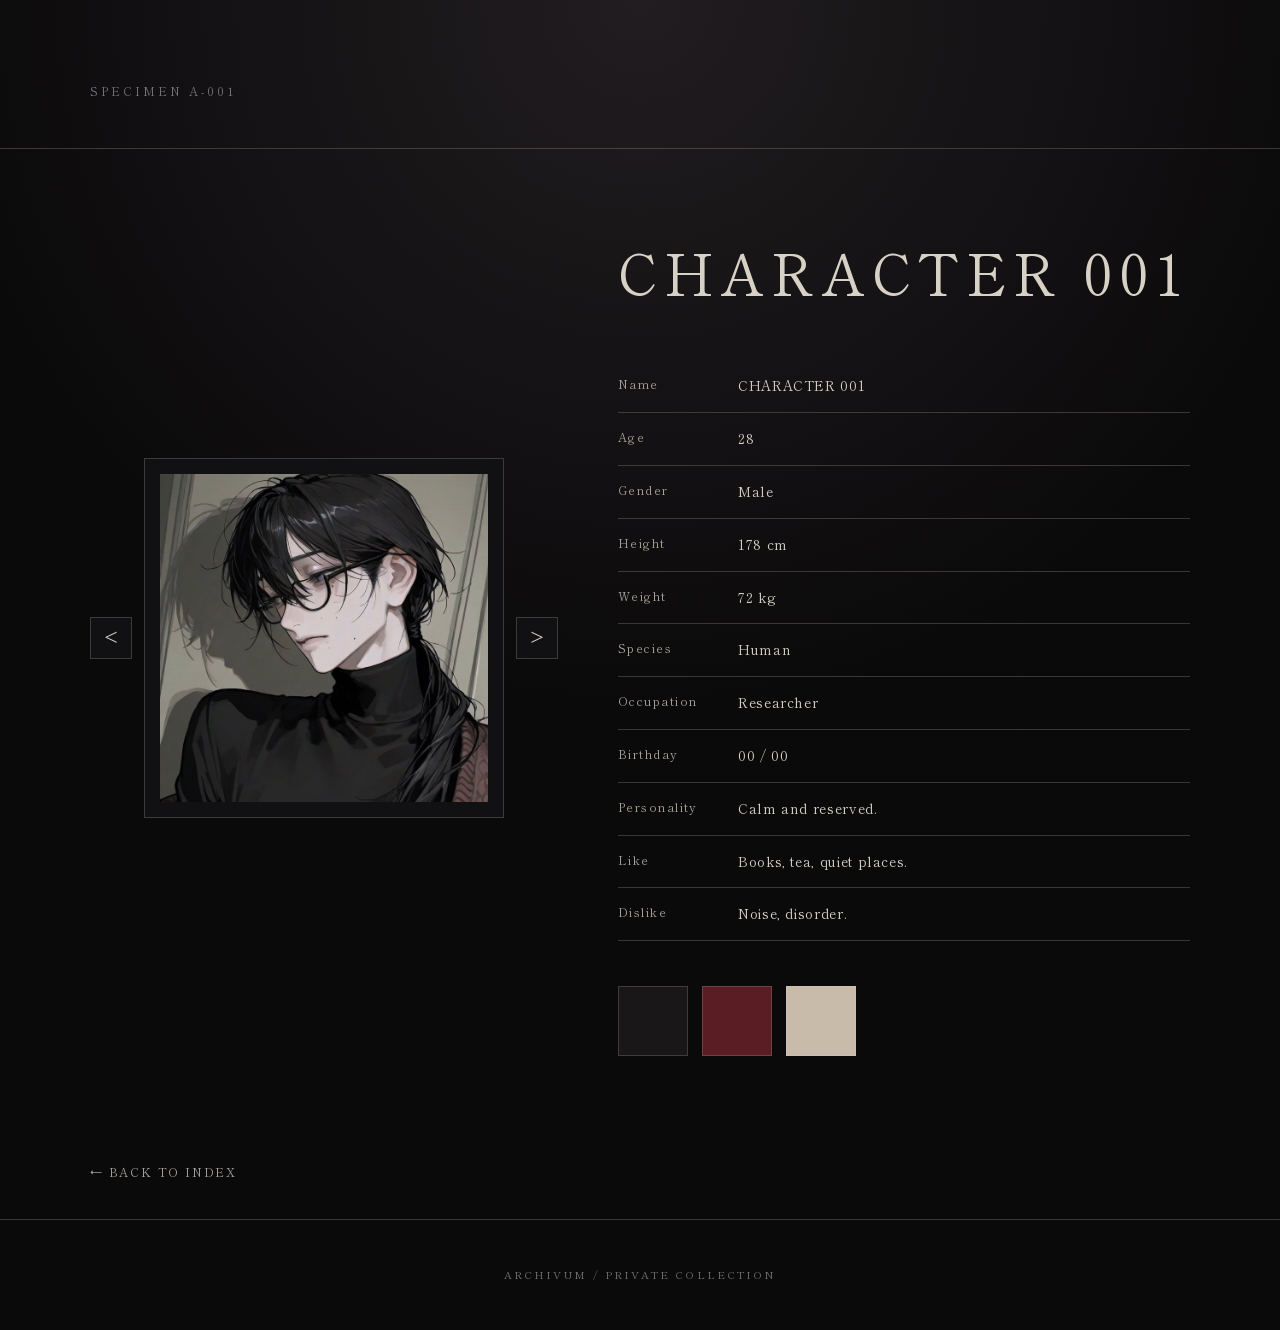
==== character-001.html @ 5cff0384 "Add additional character images to HTML file" ====
<!DOCTYPE html>
<html lang="ja">
<head>
  <meta charset="UTF-8">
  <meta name="viewport" content="width=device-width, initial-scale=1.0">
  <title>CHARACTER 001 — ARCHIVUM</title>
  <link rel="stylesheet" href="css/style.css">
</head>

<body>

<header class="character-header">
  <div class="container">
    <div class="character-number">SPECIMEN A-001</div>
  </div>
</header>

<main class="container">

  <section class="character-content">

   <div class="character-gallery">

  <button class="gallery-button gallery-prev" onclick="changeImage(-1)">
    &lt;
  </button>

 <div class="gallery-image">
  <img id="character-image" src="character-001.jpg" alt="Character 001">
</div>

  <button class="gallery-button gallery-next" onclick="changeImage(1)">
    &gt;
  </button>

</div>

    <div class="character-record">

      <h1 class="character-title">CHARACTER 001</h1>

      <div class="profile-table">

        <div class="profile-row">
          <span class="profile-label">Name</span>
          <span class="profile-value">CHARACTER 001</span>
        </div>

        <div class="profile-row">
          <span class="profile-label">Age</span>
          <span class="profile-value">28</span>
        </div>

        <div class="profile-row">
          <span class="profile-label">Gender</span>
          <span class="profile-value">Male</span>
        </div>

        <div class="profile-row">
          <span class="profile-label">Height</span>
          <span class="profile-value">178 cm</span>
        </div>

        <div class="profile-row">
          <span class="profile-label">Weight</span>
          <span class="profile-value">72 kg</span>
        </div>

        <div class="profile-row">
          <span class="profile-label">Species</span>
          <span class="profile-value">Human</span>
        </div>

        <div class="profile-row">
          <span class="profile-label">Occupation</span>
          <span class="profile-value">Researcher</span>
        </div>

        <div class="profile-row">
          <span class="profile-label">Birthday</span>
          <span class="profile-value">00 / 00</span>
        </div>

        <div class="profile-row">
          <span class="profile-label">Personality</span>
          <span class="profile-value">Calm and reserved.</span>
        </div>

        <div class="profile-row">
          <span class="profile-label">Like</span>
          <span class="profile-value">Books, tea, quiet places.</span>
        </div>

        <div class="profile-row">
          <span class="profile-label">Dislike</span>
          <span class="profile-value">Noise, disorder.</span>
        </div>

      </div>

      <div class="color-palette">
        <span style="background:#1a1718;"></span>
        <span style="background:#5a1d24;"></span>
        <span style="background:#c8bbaa;"></span>
      </div>

    </div>

  </section>

  <a href="index.html" class="back-index">BACK TO INDEX</a>

</main>

<footer class="site-footer">
  ARCHIVUM / PRIVATE COLLECTION
</footer>
  
<script>
const images = [
  "character-001.jpg",
  "character-001-2.jpg",
  "character-001-3.png",
  "character-001-4.jpg",
  "character-001-5.jpg"
];

let currentImage = 0;

function changeImage(direction) {
  currentImage += direction;

  if (currentImage < 0) {
    currentImage = images.length - 1;
  }

  if (currentImage >= images.length) {
    currentImage = 0;
  }

  document.getElementById("character-image").src = images[currentImage];
}
</script>
</body>
</html>
---- css/style.css ----
@import url('https://fonts.googleapis.com/css2?family=Shippori+Mincho:wght@400;500;600;700&display=swap');

:root {
  --black: #0b0a0b;
  --charcoal: #151315;
  --paper: #d8d1c5;
  --paper-dark: #a9a197;
  --red: #5a1d24;
  --purple: #403143;
  --silver: #777277;
  --line: rgba(216, 209, 197, 0.22);
}

* {
  box-sizing: border-box;
}

html {
  scroll-behavior: smooth;
}

body {
  margin: 0;
  background:
    radial-gradient(circle at 50% 0%, #211d20 0%, var(--black) 48%);
  color: var(--paper);
  font-family: "Shippori Mincho", serif;
  line-height: 1.9;
  letter-spacing: 0.04em;
}

body::before {
  content: "";
  position: fixed;
  inset: 0;
  pointer-events: none;
  opacity: 0.08;
  background-image:
    repeating-linear-gradient(
      0deg,
      transparent 0,
      transparent 3px,
      rgba(255,255,255,0.08) 4px
    );
  z-index: 10;
}

a {
  color: inherit;
  text-decoration: none;
}

img {
  max-width: 100%;
  display: block;
}

.container {
  width: min(1100px, 90%);
  margin: 0 auto;
}

/* ===== Header ===== */

.site-header {
  padding: 70px 0 45px;
  border-bottom: 1px solid var(--line);
  text-align: center;
}

.site-title {
  margin: 0;
  font-size: clamp(2.2rem, 6vw, 4.5rem);
  font-weight: 400;
  letter-spacing: 0.25em;
}

.site-subtitle {
  margin-top: 12px;
  color: var(--paper-dark);
  font-size: 0.72rem;
  letter-spacing: 0.35em;
  text-transform: uppercase;
}

/* ===== Section ===== */

.section {
  padding: 70px 0;
}

.section-title {
  margin: 0 0 35px;
  padding-bottom: 12px;
  border-bottom: 1px solid var(--line);
  font-size: 1.25rem;
  font-weight: 400;
  letter-spacing: 0.18em;
}

.section-title::before {
  content: "01 / ";
  color: var(--silver);
  font-size: 0.7em;
}

/* ===== Character Grid ===== */

.character-grid {
  display: grid;
  grid-template-columns: repeat(3, 1fr);
  gap: 28px;
}

.character-card {
  position: relative;
  background: #111012;
  border: 1px solid var(--line);
  padding: 12px;
  transition:
    transform 0.3s ease,
    border-color 0.3s ease,
    background 0.3s ease;
}

.character-card:hover {
  transform: translateY(-5px);
  border-color: rgba(216, 209, 197, 0.5);
  background: #181619;
}

.character-card::before {
  content: "";
  position: absolute;
  inset: 5px;
  border: 1px solid rgba(216, 209, 197, 0.08);
  pointer-events: none;
}

.character-card img {
  width: 100%;
  aspect-ratio: 3 / 4;
  object-fit: cover;
  filter: saturate(0.75) contrast(1.05);
}

.card-info {
  padding: 18px 8px 10px;
}

.specimen-number {
  color: var(--silver);
  font-size: 0.68rem;
  letter-spacing: 0.18em;
}

.character-name {
  margin: 5px 0 10px;
  font-size: 1.15rem;
  font-weight: 400;
}

.tags {
  display: flex;
  flex-wrap: wrap;
  gap: 6px;
}

.tag {
  padding: 2px 8px;
  border: 1px solid rgba(216, 209, 197, 0.2);
  color: var(--paper-dark);
  font-size: 0.62rem;
  letter-spacing: 0.08em;
}

/* ===== Individual Page ===== */

.character-header {
  padding: 80px 0 45px;
  border-bottom: 1px solid var(--line);
}

.character-number {
  color: var(--silver);
  font-size: 0.75rem;
  letter-spacing: 0.25em;
}

.character-title {
  margin: 8px 0;
  font-size: clamp(2rem, 5vw, 4rem);
  font-weight: 400;
}

.character-content {
  display: grid;
  grid-template-columns: minmax(280px, 0.9fr) 1.1fr;
  gap: 60px;
  padding: 70px 0;
}

.character-portrait {
  background: #111012;
  padding: 15px;
  border: 1px solid var(--line);
  align-self: start;
}

.character-portrait img {
  width: 100%;
}

.profile-table {
  width: 100%;
  border-collapse: collapse;
}

.profile-table tr {
  border-bottom: 1px solid var(--line);
}

.profile-table th,
.profile-table td {
  padding: 13px 8px;
  text-align: left;
  vertical-align: top;
}

.profile-table th {
  width: 30%;
  color: var(--paper-dark);
  font-weight: 400;
  font-size: 0.78rem;
}

.character-section {
  margin-top: 60px;
}

.character-section h2 {
  padding-bottom: 12px;
  border-bottom: 1px solid var(--line);
  font-size: 1.1rem;
  font-weight: 400;
  letter-spacing: 0.15em;
}

/* ===== Gallery ===== */

.gallery {
  display: grid;
  grid-template-columns: repeat(3, 1fr);
  gap: 15px;
}

.gallery img {
  aspect-ratio: 1 / 1;
  object-fit: cover;
  filter: saturate(0.7);
}

/* ===== Navigation ===== */

.back-index {
  display: inline-block;
  margin: 35px 0;
  color: var(--paper-dark);
  font-size: 0.75rem;
  letter-spacing: 0.15em;
}

.back-index::before {
  content: "← ";
}

/* ===== Footer ===== */

.site-footer {
  padding: 45px 0;
  border-top: 1px solid var(--line);
  color: var(--silver);
  text-align: center;
  font-size: 0.65rem;
  letter-spacing: 0.2em;
}

/* ===== Responsive ===== */

@media (max-width: 750px) {
  .character-grid {
    grid-template-columns: repeat(2, 1fr);
    gap: 15px;
  }

  .character-content {
    grid-template-columns: 1fr;
    gap: 35px;
  }

  .gallery {
    grid-template-columns: repeat(2, 1fr);
  }

  .section {
    padding: 50px 0;
  }
}

@media (max-width: 480px) {
  .character-grid {
    grid-template-columns: 1fr;
  }

  .site-header {
    padding: 50px 0 35px;
  }
}
.character-record {
  width: 100%;
}

.character-record .character-title {
  margin: 0 0 35px;
  font-size: clamp(2rem, 6vw, 3.5rem);
  font-weight: 400;
  letter-spacing: 0.12em;
}

.profile-table {
  width: 100%;
}

.profile-row {
  display: grid;
  grid-template-columns: 120px 1fr;
  padding: 13px 0;
  border-bottom: 1px solid var(--line);
}

.profile-label {
  color: var(--paper-dark);
  font-size: 0.75rem;
  letter-spacing: 0.12em;
}

.profile-value {
  color: var(--paper);
  font-size: 0.85rem;
}

.color-palette {
  display: flex;
  gap: 14px;
  margin-top: 45px;
}

.color-palette span {
  display: block;
  width: 70px;
  height: 70px;
  border: 1px solid rgba(216, 209, 197, 0.2);
}

@media (max-width: 750px) {
  .character-record .character-title {
    margin-top: 10px;
  }

  .profile-row {
    grid-template-columns: 100px 1fr;
  }

  .color-palette span {
    width: 60px;
    height: 60px;
  }
}
/* Character image slider */

.character-gallery {
  position: relative;
  display: flex;
  align-items: center;
  gap: 12px;
  width: 100%;
}

.gallery-image {
  flex: 1;
  background: #111012;
  padding: 15px;
  border: 1px solid var(--line);
}

.gallery-image img {
  width: 100%;
  display: block;
}

.gallery-button {
  flex: 0 0 42px;
  width: 42px;
  height: 42px;
  border: 1px solid var(--line);
  background: #111012;
  color: var(--paper);
  font-family: serif;
  font-size: 1.5rem;
  cursor: pointer;
}

.gallery-button:hover {
  background: #211d20;
  border-color: rgba(216, 209, 197, 0.5);
}

@media (max-width: 480px) {
  .character-gallery {
    gap: 6px;
  }

  .gallery-button {
    flex: 0 0 34px;
    width: 34px;
    height: 34px;
    font-size: 1.2rem;
  }

  .gallery-image {
    padding: 10px;
  }
}
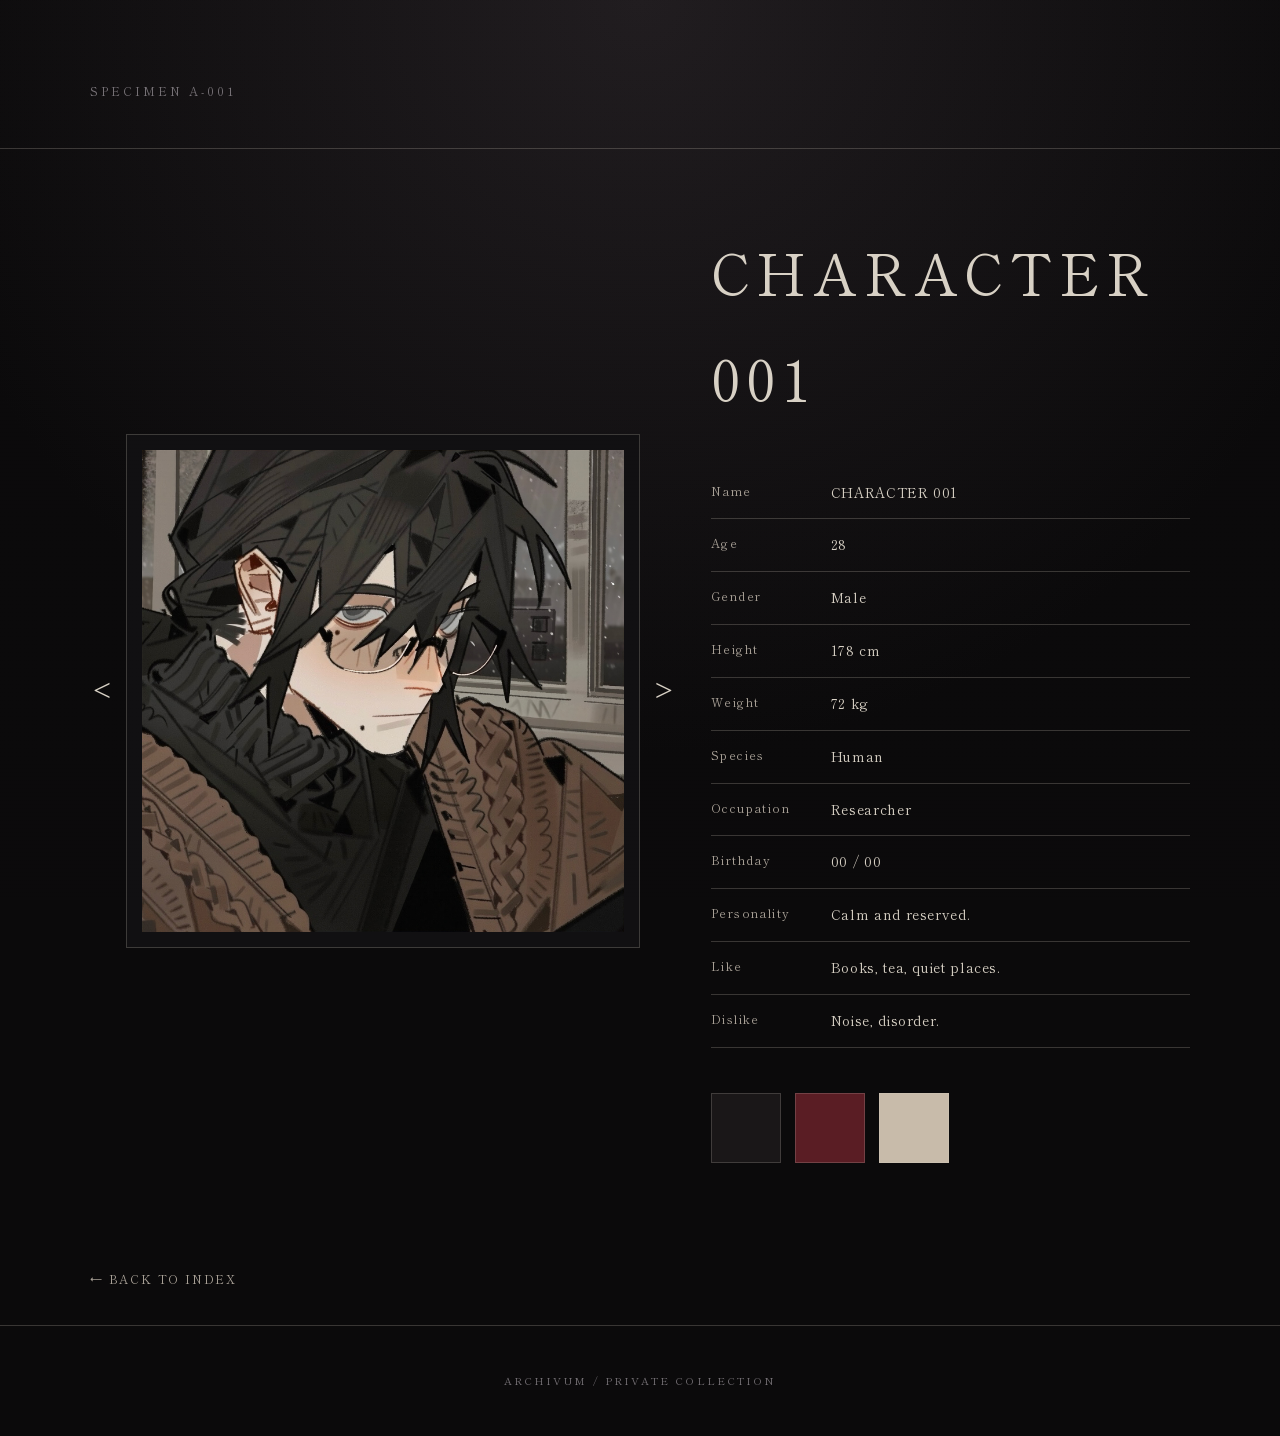
==== commit 2970a6dd: "Update character-001.html" ====
--- a/character-001.html
+++ b/character-001.html
@@ -120,7 +120,7 @@
 const images = [
   "character-001.jpg",
   "character-001-2.jpg",
-  "character-001-3.png",
+  "character-001-3.jpg",
   "character-001-4.jpg",
   "character-001-5.jpg"
 ];
--- a/css/style.css
+++ b/css/style.css
@@ -195,8 +195,8 @@
 
 .character-content {
   display: grid;
-  grid-template-columns: minmax(280px, 0.9fr) 1.1fr;
-  gap: 60px;
+  grid-template-columns: minmax(0, 1.1fr) minmax(0, 0.9fr);
+  gap: 35px;
   padding: 70px 0;
 }
 
@@ -398,17 +398,26 @@
   display: block;
 }
 
+
 .gallery-button {
-  flex: 0 0 42px;
-  width: 42px;
-  height: 42px;
-  border: 1px solid var(--line);
-  background: #111012;
+  flex: 0 0 24px;
+  width: 24px;
+  height: 100%;
+  min-height: 100px;
+  border: none;
+  background: transparent;
   color: var(--paper);
   font-family: serif;
-  font-size: 1.5rem;
+  font-size: 2rem;
+  font-weight: 400;
   cursor: pointer;
-}
+  padding: 0;
+}
+
+.gallery-button:hover {
+  color: var(--paper-dark);
+}
+
 
 .gallery-button:hover {
   background: #211d20;
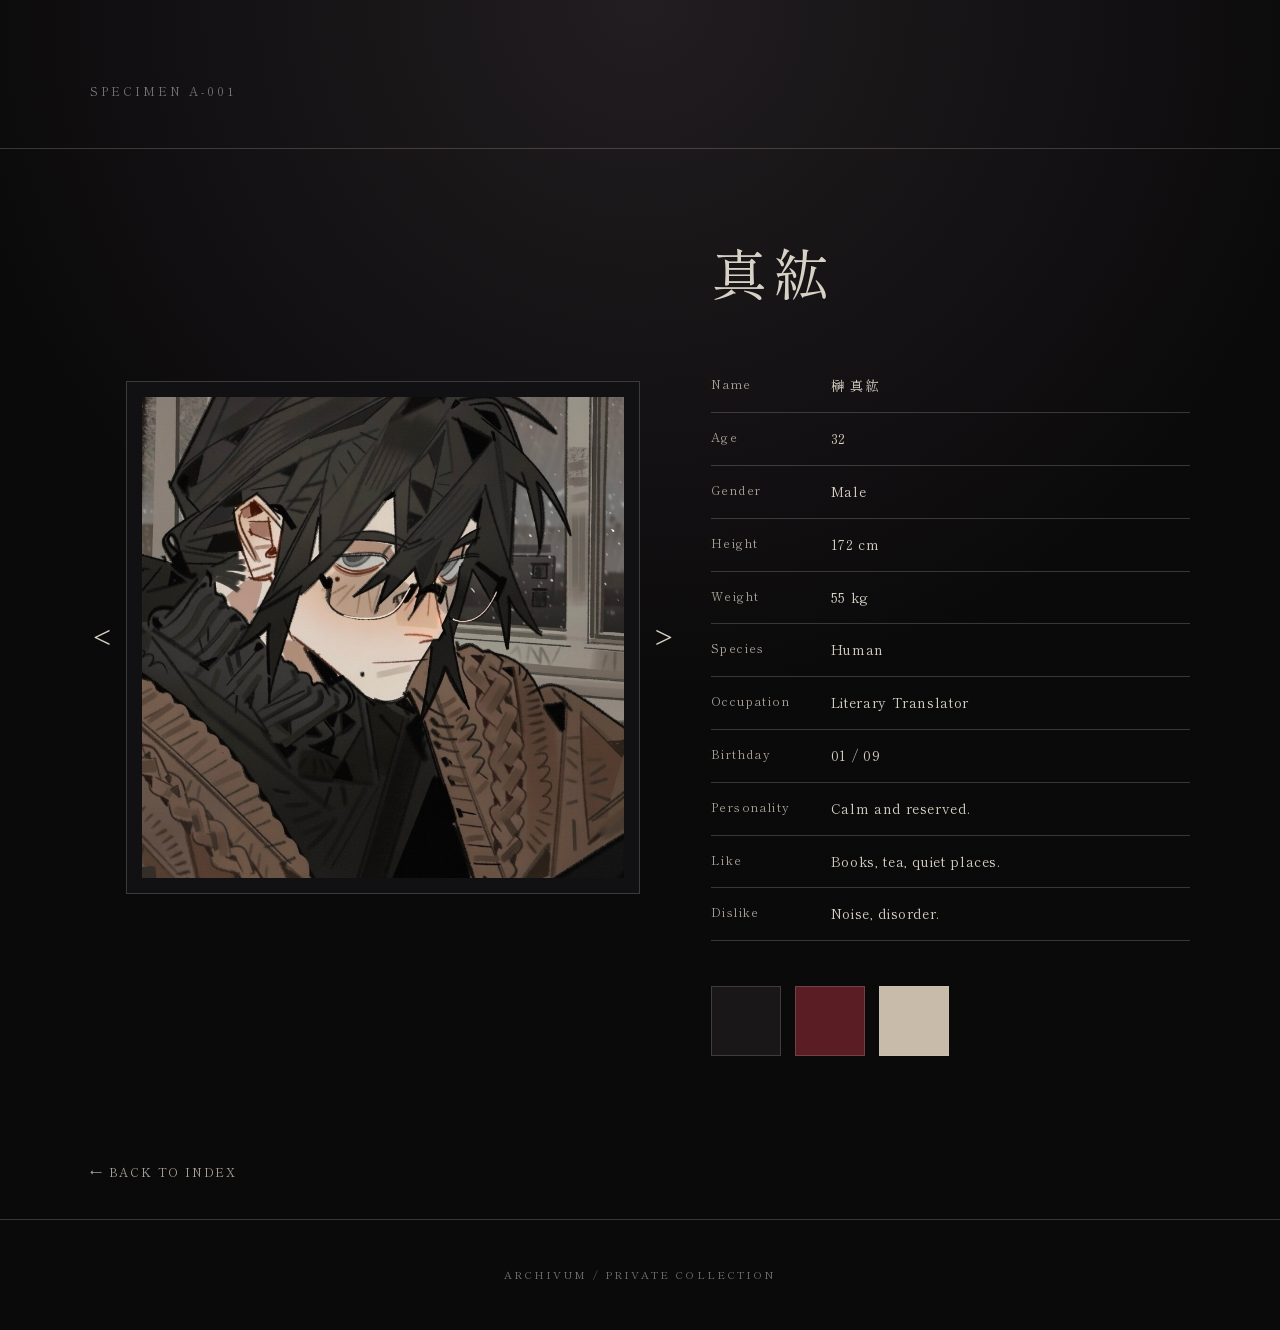
==== commit 2e125b89: "Update character details for CHARACTER 001" ====
--- a/character-001.html
+++ b/character-001.html
@@ -37,18 +37,18 @@
 
     <div class="character-record">
 
-      <h1 class="character-title">CHARACTER 001</h1>
+      <h1 class="character-title">真紘</h1>
 
       <div class="profile-table">
 
         <div class="profile-row">
           <span class="profile-label">Name</span>
-          <span class="profile-value">CHARACTER 001</span>
+          <span class="profile-value">榊 真紘</span>
         </div>
 
         <div class="profile-row">
           <span class="profile-label">Age</span>
-          <span class="profile-value">28</span>
+          <span class="profile-value">32</span>
         </div>
 
         <div class="profile-row">
@@ -58,12 +58,12 @@
 
         <div class="profile-row">
           <span class="profile-label">Height</span>
-          <span class="profile-value">178 cm</span>
+          <span class="profile-value">172 cm</span>
         </div>
 
         <div class="profile-row">
           <span class="profile-label">Weight</span>
-          <span class="profile-value">72 kg</span>
+          <span class="profile-value">55 kg</span>
         </div>
 
         <div class="profile-row">
@@ -73,12 +73,12 @@
 
         <div class="profile-row">
           <span class="profile-label">Occupation</span>
-          <span class="profile-value">Researcher</span>
+          <span class="profile-value">Literary Translator</span>
         </div>
 
         <div class="profile-row">
           <span class="profile-label">Birthday</span>
-          <span class="profile-value">00 / 00</span>
+          <span class="profile-value">01 / 09</span>
         </div>
 
         <div class="profile-row">
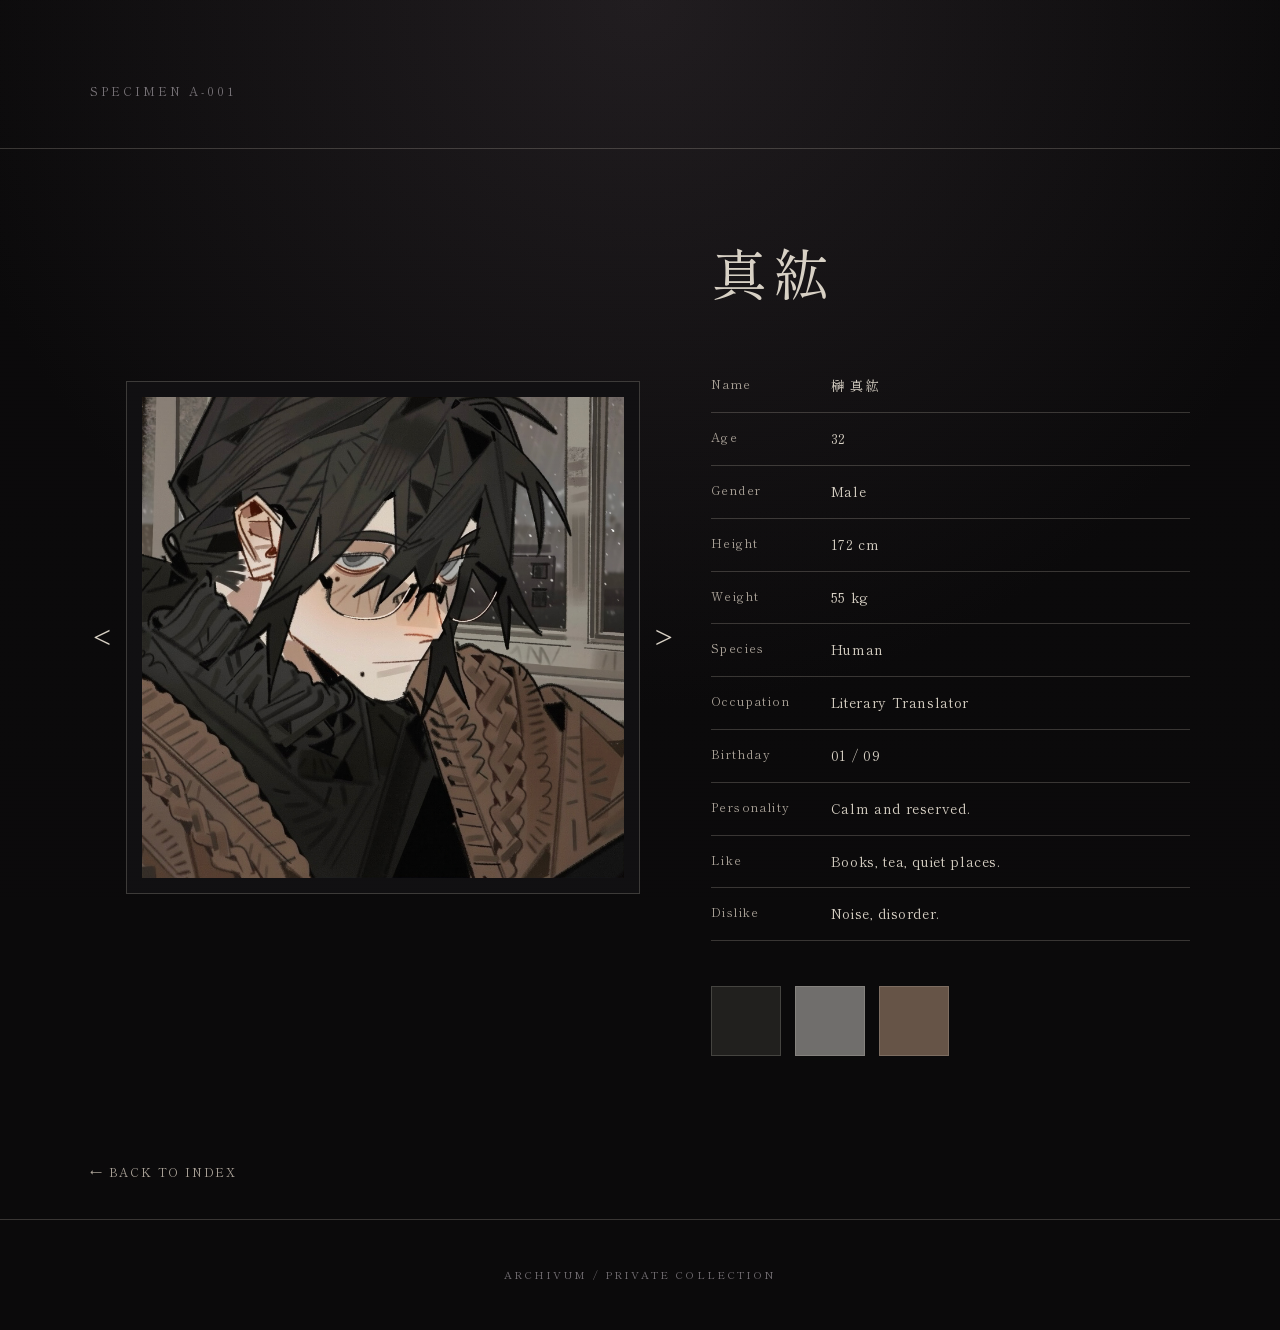
==== commit b97599ea: "Update character-001.html" ====
--- a/character-001.html
+++ b/character-001.html
@@ -3,7 +3,7 @@
 <head>
   <meta charset="UTF-8">
   <meta name="viewport" content="width=device-width, initial-scale=1.0">
-  <title>CHARACTER 001 — ARCHIVUM</title>
+  <title>榊 真紘 — ARCHIVUM</title>
   <link rel="stylesheet" href="css/style.css">
 </head>
 
@@ -99,9 +99,9 @@
       </div>
 
       <div class="color-palette">
-        <span style="background:#1a1718;"></span>
-        <span style="background:#5a1d24;"></span>
-        <span style="background:#c8bbaa;"></span>
+        <span style="background:#21201E;"></span>
+        <span style="background:#706E6C;"></span>
+        <span style="background:#665447;"></span>
       </div>
 
     </div>
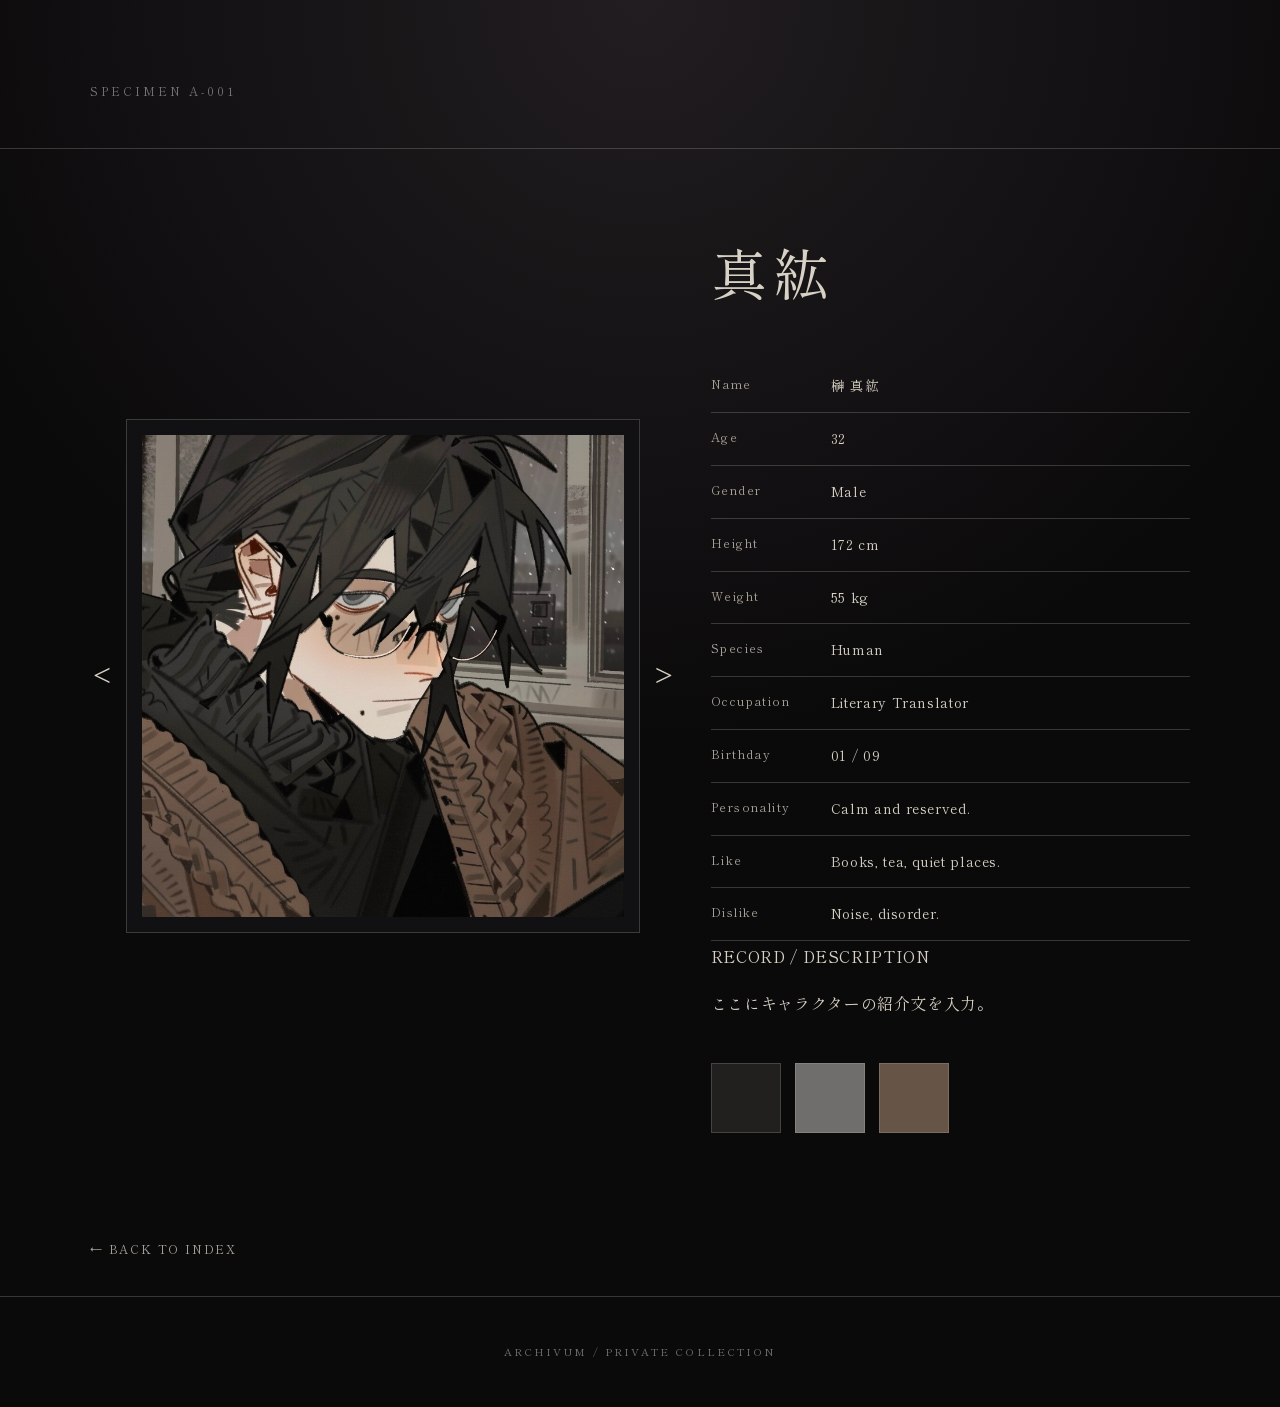
==== commit cdbc3a86: "Update and rename character-001.html to  character-001.html" ====
--- a/character-001.html
+++ b/character-001.html
@@ -26,7 +26,7 @@
   </button>
 
  <div class="gallery-image">
-  <img id="character-image" src="character-001.jpg" alt="Character 001">
+  <img id="character-image" src="character-001.jpg" alt="榊 真紘">
 </div>
 
   <button class="gallery-button gallery-next" onclick="changeImage(1)">
@@ -95,7 +95,12 @@
           <span class="profile-label">Dislike</span>
           <span class="profile-value">Noise, disorder.</span>
         </div>
-
+<div class="character-introduction">
+  <div class="introduction-label">RECORD / DESCRIPTION</div>
+  <p>
+    ここにキャラクターの紹介文を入力。
+  </p>
+</div>
       </div>
 
       <div class="color-palette">
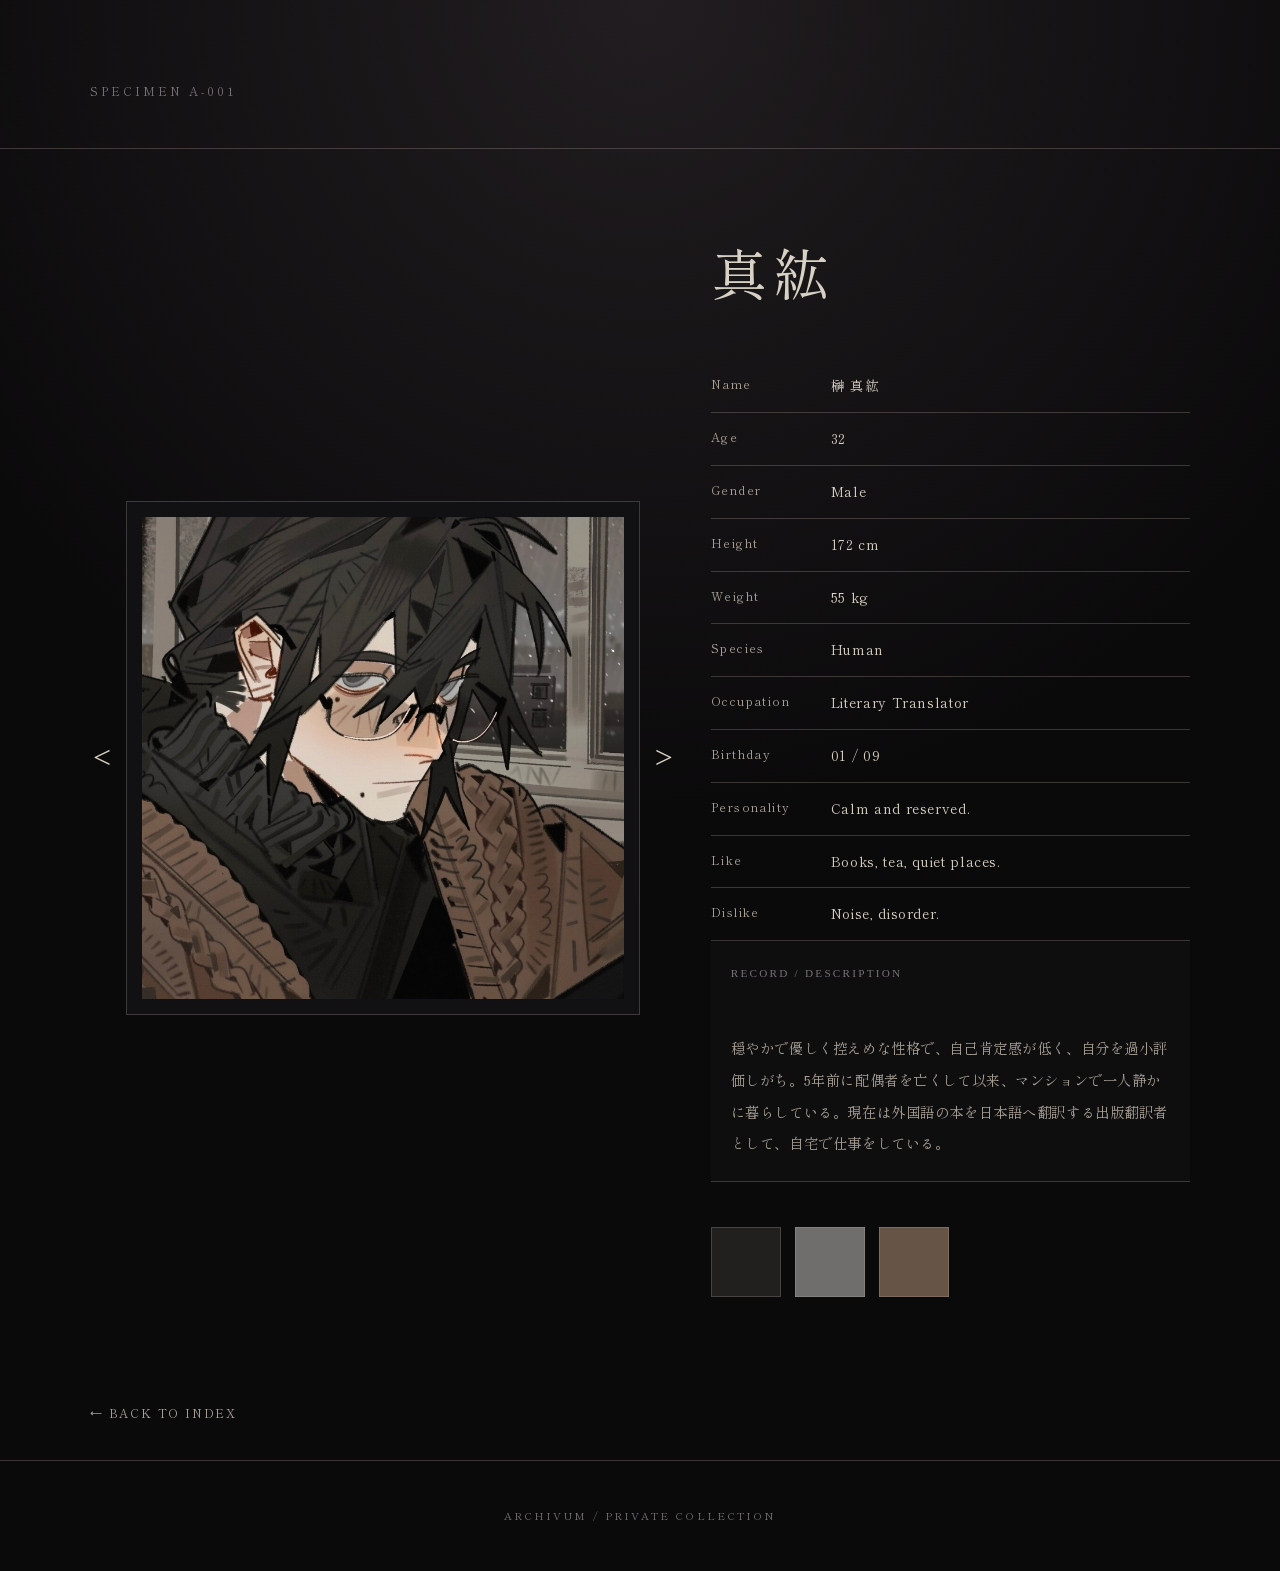
==== commit c139f704: "Update character introduction text" ====
--- a/character-001.html
+++ b/character-001.html
@@ -98,7 +98,7 @@
 <div class="character-introduction">
   <div class="introduction-label">RECORD / DESCRIPTION</div>
   <p>
-    ここにキャラクターの紹介文を入力。
+    穏やかで優しく控えめな性格で、自己肯定感が低く、自分を過小評価しがち。5年前に配偶者を亡くして以来、マンションで一人静かに暮らしている。現在は外国語の本を日本語へ翻訳する出版翻訳者として、自宅で仕事をしている。
   </p>
 </div>
       </div>
--- a/css/style.css
+++ b/css/style.css
@@ -440,3 +440,33 @@
     padding: 10px;
   }
 }
+/* Character Introduction */
+.character-introduction {
+  margin-top: 35px;
+  padding: 22px 20px;
+  border-top: 1px solid var(--line);
+  border-bottom: 1px solid var(--line);
+  background: rgba(255, 255, 255, 0.015);
+}
+
+.introduction-label {
+  margin-bottom: 16px;
+  color: var(--silver);
+  font-family: serif;
+  font-size: 0.7rem;
+  letter-spacing: 0.2em;
+}
+
+.character-introduction p {
+  margin: 0;
+  color: var(--paper-dark);
+  font-size: 0.9rem;
+  line-height: 2.2;
+  letter-spacing: 0.04em;
+  white-space: pre-line;
+}
+/* Remove duplicate line above RECORD */
+.character-introduction {
+  margin-top: 0;
+  border-top: none;
+}
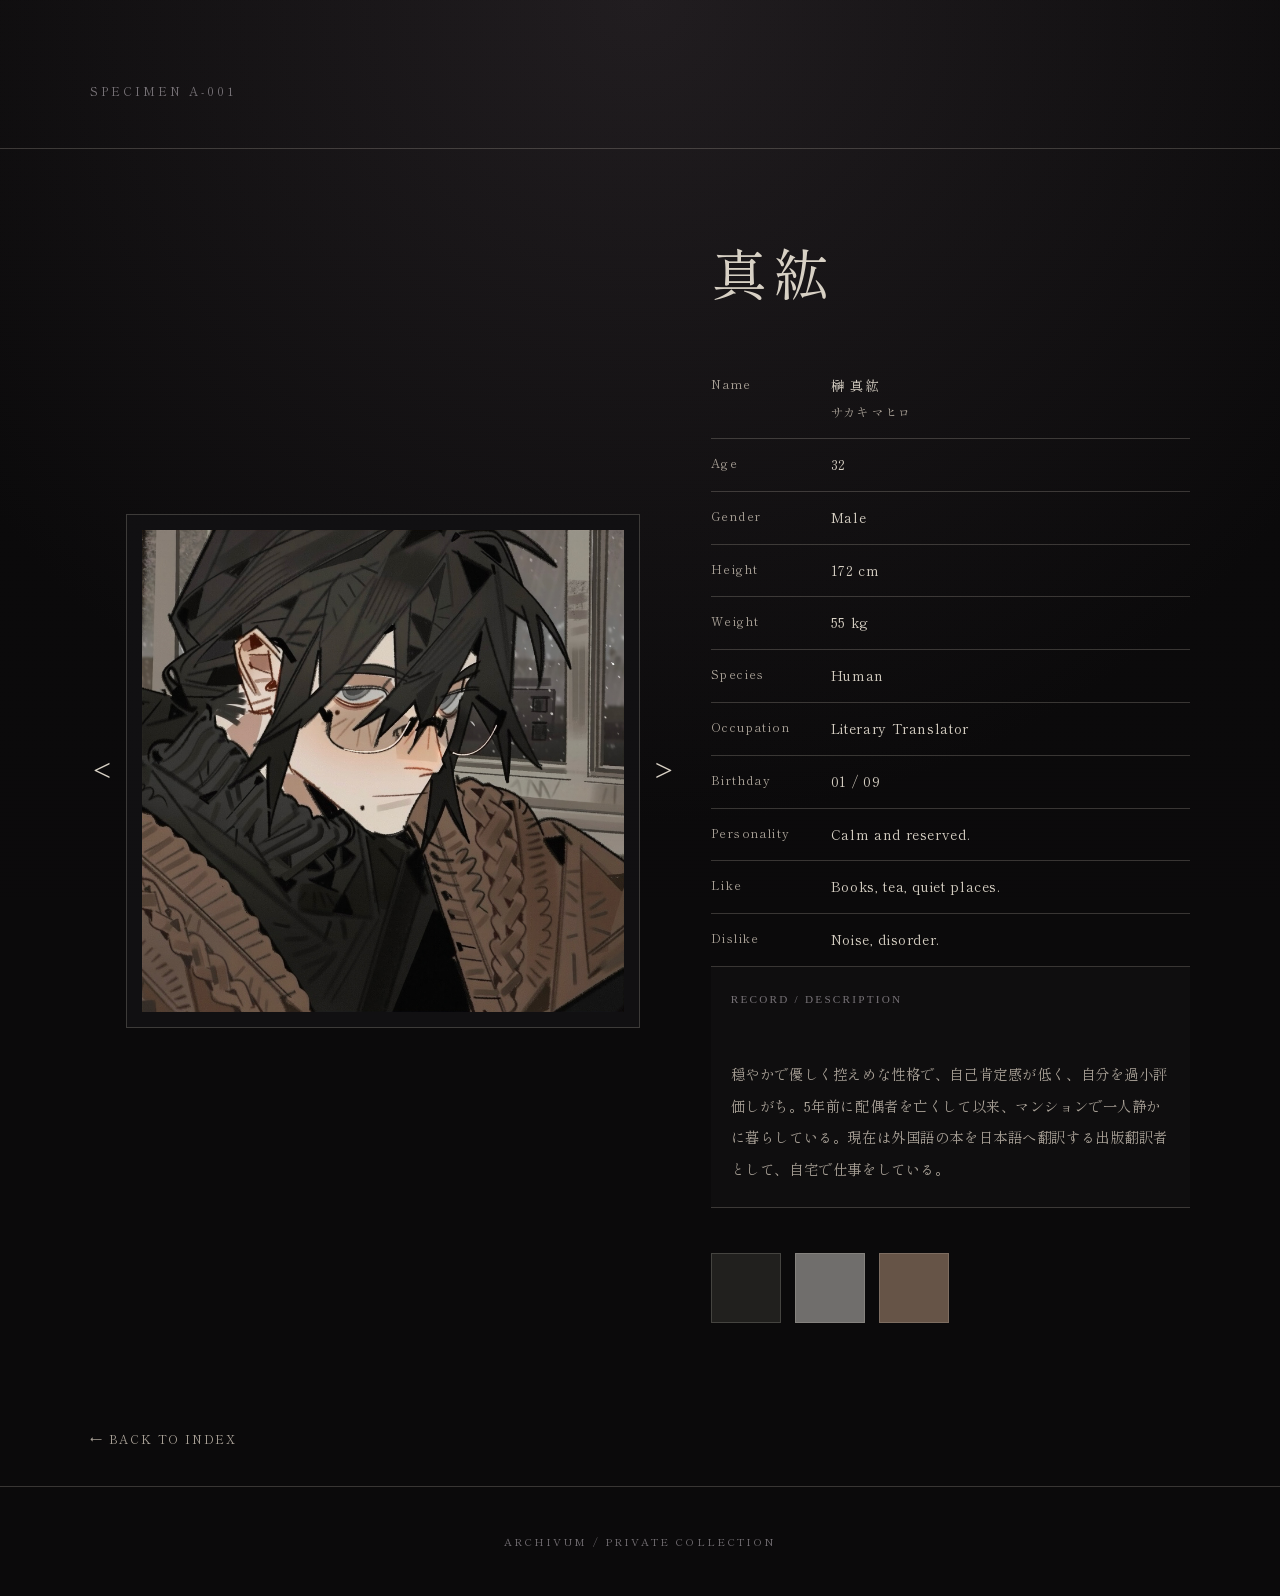
==== commit f6ad6f06: "Enhance character name display with furigana Added furigana representation for the name." ====
--- a/character-001.html
+++ b/character-001.html
@@ -43,7 +43,10 @@
 
         <div class="profile-row">
           <span class="profile-label">Name</span>
-          <span class="profile-value">榊 真紘</span>
+          <span class="profile-value">
+            榊 真紘<br>
+            <span style="color: var(--paper-dark); font-size: 0.75rem;">サカキ マヒロ</span>
+          </span>
         </div>
 
         <div class="profile-row">
